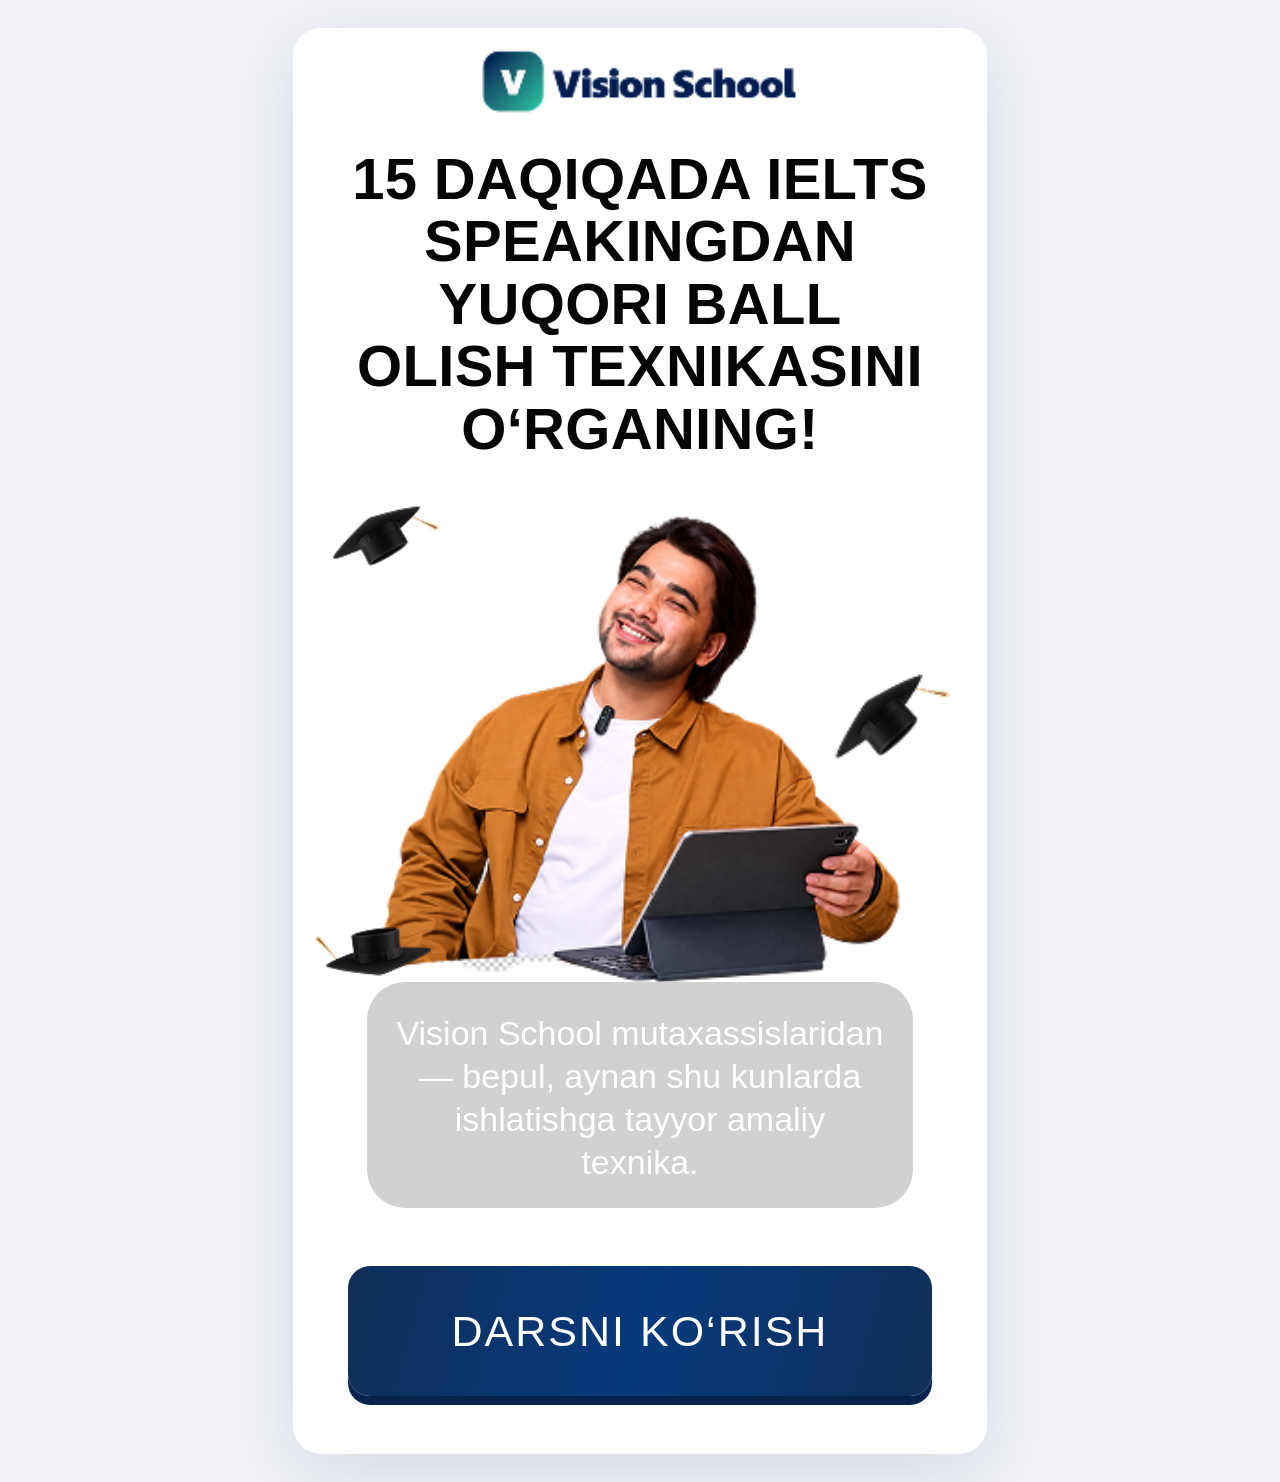
==== index.html @ f9332e4e "Add files via upload" ====
<!doctype html>
<html lang="uz">
<head>
  <meta charset="utf-8">
  <meta name="viewport" content="width=device-width,initial-scale=1,viewport-fit=cover">
  <meta name="description" content="15 daqiqada IELTS Speakingdan yuqori ball olish texnikasi">
  <title>Vision School — IELTS Speaking</title>
  <link rel="icon" type="image/svg+xml" href="data:image/svg+xml,%3Csvg xmlns='http://www.w3.org/2000/svg' viewBox='0 0 64 64'%3E%3Cdefs%3E%3ClinearGradient id='g' x2='1' y2='1'%3E%3Cstop stop-color='%230a2857'/%3E%3Cstop offset='1' stop-color='%2324c8a5'/%3E%3C/linearGradient%3E%3C/defs%3E%3Crect width='64' height='64' rx='16' fill='url(%23g)'/%3E%3Cpath d='M15 17h11l6 25 6-25h11L39 49H25z' fill='white'/%3E%3C/svg%3E">
  <link rel="stylesheet" href="assets/style.css">
</head>
<body>
  <main class="page">
    <img class="logo" src="assets/logo.webp" width="348" height="72" alt="Vision School">

    <h1>15 DAQIQADA IELTS<br>SPEAKINGDAN YUQORI BALL<br>OLISH TEXNIKASINI O‘RGANING!</h1>

    <section class="visual" aria-label="Vision School mutaxassisi">
      <img class="hat hat-one" src="assets/hat-1.webp" alt="" aria-hidden="true">
      <img class="hat hat-two" src="assets/hat-2.webp" alt="" aria-hidden="true">
      <img class="hat hat-three" src="assets/hat-3.webp" alt="" aria-hidden="true">
      <img class="teacher" src="assets/teacher.webp" width="572" height="510" alt="Vision School mutaxassisi kompyuter bilan">
    </section>

    <p class="offer">Vision School mutaxassislaridan<br>— bepul, aynan shu kunlarda<br>ishlatishga tayyor amaliy<br>texnika.</p>

    <button class="cta" type="button" id="openForm">DARSNI KO‘RISH</button>
  </main>

  <dialog id="leadDialog" aria-labelledby="formTitle">
    <form id="leadForm" method="dialog">
      <button class="close" type="button" id="closeForm" aria-label="Yopish">×</button>
      <img class="form-logo" src="assets/logo.webp" alt="Vision School">
      <h2 id="formTitle">Bepul darsni oling</h2>
      <p>Ismingiz va telefon raqamingizni kiriting.</p>

      <label for="name">Ismingiz</label>
      <input id="name" name="name" type="text" autocomplete="name" placeholder="Ismingiz" required minlength="2">

      <label for="phone">Telefon raqamingiz</label>
      <input id="phone" name="phone" type="tel" inputmode="tel" autocomplete="tel" placeholder="+998 90 123 45 67" required minlength="9">

      <button class="submit" id="submitButton" type="submit">DARSNI OLISH</button>
      <p class="status" id="formStatus" role="status" aria-live="polite"></p>
    </form>
  </dialog>

  <script src="assets/config.js"></script>
  <script src="assets/app.js"></script>
</body>
</html>
---- assets/style.css ----
:root{--navy:#06275d;--navy2:#0a3e83;--blue:#29a7dc;--gray:#d3d3d3}
*{box-sizing:border-box}
html{background:#f1f3f7}
body{margin:0;background:#f1f3f7;color:#050505;font-family:Arial,Helvetica,sans-serif}
.page{width:min(100%,694px);min-height:100vh;margin:0 auto;padding:20px 30px 58px;background:#fff;text-align:center;overflow:hidden}
.logo{display:block;width:min(50%,348px);height:auto;margin:0 auto 34px}
h1{margin:0;font-family:Impact,"Arial Narrow",sans-serif;font-size:clamp(38px,7.6vw,58px);font-weight:900;line-height:1.08;letter-spacing:.3px}
.visual{position:relative;height:500px;margin-top:22px}
.teacher{position:absolute;z-index:2;left:50%;bottom:0;width:min(84%,572px);height:auto;transform:translateX(-50%)}
.hat{position:absolute;z-index:3;height:auto;object-fit:contain}
.hat-one{left:1%;top:18px;width:18%}
.hat-two{right:-1%;top:180px;width:23%}
.hat-three{left:-3%;bottom:-20px;width:20%}
.offer{position:relative;z-index:4;width:86%;margin:-1px auto 58px;padding:30px 18px 24px;border-radius:38px;background:rgba(203,203,203,.88);color:#fff;font-size:clamp(25px,4.8vw,34px);line-height:1.27}
.cta,.submit,.telegram{display:flex;width:92%;min-height:130px;margin:0 auto;align-items:center;justify-content:center;border:0;border-radius:22px;background:linear-gradient(105deg,#102e58,#073a7d,#102e58);box-shadow:0 9px 0 #08234b;color:#fff;font-family:Impact,"Arial Narrow",sans-serif;font-size:clamp(30px,5.8vw,43px);letter-spacing:2px;text-decoration:none;cursor:pointer}
.cta:active,.submit:active,.telegram:active{transform:translateY(4px);box-shadow:0 5px 0 #08234b}
dialog{width:min(90%,520px);padding:0;border:0;border-radius:28px;box-shadow:0 26px 80px rgba(0,0,0,.3)}
dialog::backdrop{background:rgba(2,17,42,.72);backdrop-filter:blur(3px)}
dialog form{position:relative;padding:36px 34px;text-align:left}
.close{position:absolute;right:16px;top:10px;border:0;background:transparent;font-size:36px;cursor:pointer}
.form-logo{display:block;width:210px;height:auto;margin:0 auto 24px}
dialog h2{margin:0 0 8px;text-align:center;font-size:32px;color:var(--navy)}
dialog p{margin:0 0 24px;text-align:center;font-size:17px;line-height:1.4}
label{display:block;margin:16px 0 7px;font-weight:700;color:var(--navy)}
input{width:100%;height:58px;border:2px solid #d9dee8;border-radius:14px;padding:0 16px;font-size:18px;outline:none}
input:focus{border-color:var(--navy2);box-shadow:0 0 0 4px rgba(10,62,131,.12)}
.submit{width:100%;min-height:62px;margin-top:24px;border-radius:14px;box-shadow:none;font-size:25px}
.submit:disabled{opacity:.65;cursor:wait}
.status{min-height:24px!important;margin:14px 0 0!important;color:#b42318;font-weight:700}
.thanks{width:min(100%,694px);min-height:100vh;margin:0 auto;padding:80px 32px;background:#fff;text-align:center}
.caps{display:flex;justify-content:space-between;align-items:center;margin:0 20px 90px}
.caps img:first-child{width:125px}.caps img:last-child{width:165px}
.thanks h1{font-size:clamp(52px,10vw,78px)}
.thanks p{margin:72px auto 24px;font-size:clamp(29px,5.5vw,42px);line-height:1.18}
.arrow{height:135px;font-size:92px;font-weight:200;line-height:1.2}
.telegram{min-height:110px;margin-top:15px;background:#28a8de;box-shadow:none;font-size:clamp(28px,5.4vw,40px)}
@media(max-width:520px){
  .page{padding:14px 18px 42px}.logo{width:55%;margin-bottom:24px}h1{font-size:10.1vw}
  .visual{height:73vw;min-height:350px;max-height:500px;margin-top:14px}
  .teacher{width:84%}.hat-one{top:5px}.hat-two{top:31%}.hat-three{bottom:-5px}
  .offer{width:88%;margin-bottom:46px;padding:24px 12px 22px;border-radius:30px;font-size:5.3vw}
  .cta{min-height:95px;border-radius:18px;font-size:8vw}
  .thanks{padding:54px 22px}.caps{margin:0 6px 78px}.caps img:first-child{width:90px}.caps img:last-child{width:125px}
  .thanks h1{font-size:12vw}.thanks p{margin-top:60px;font-size:7vw}.telegram{min-height:92px;font-size:7vw}
}
@media(min-width:900px){body{padding:28px 0}.page,.thanks{border-radius:28px;box-shadow:0 18px 70px rgba(15,39,72,.12)}}
@media(prefers-reduced-motion:no-preference){dialog[open]{animation:pop .22s ease-out}@keyframes pop{from{opacity:0;transform:scale(.96)}to{opacity:1;transform:scale(1)}}}
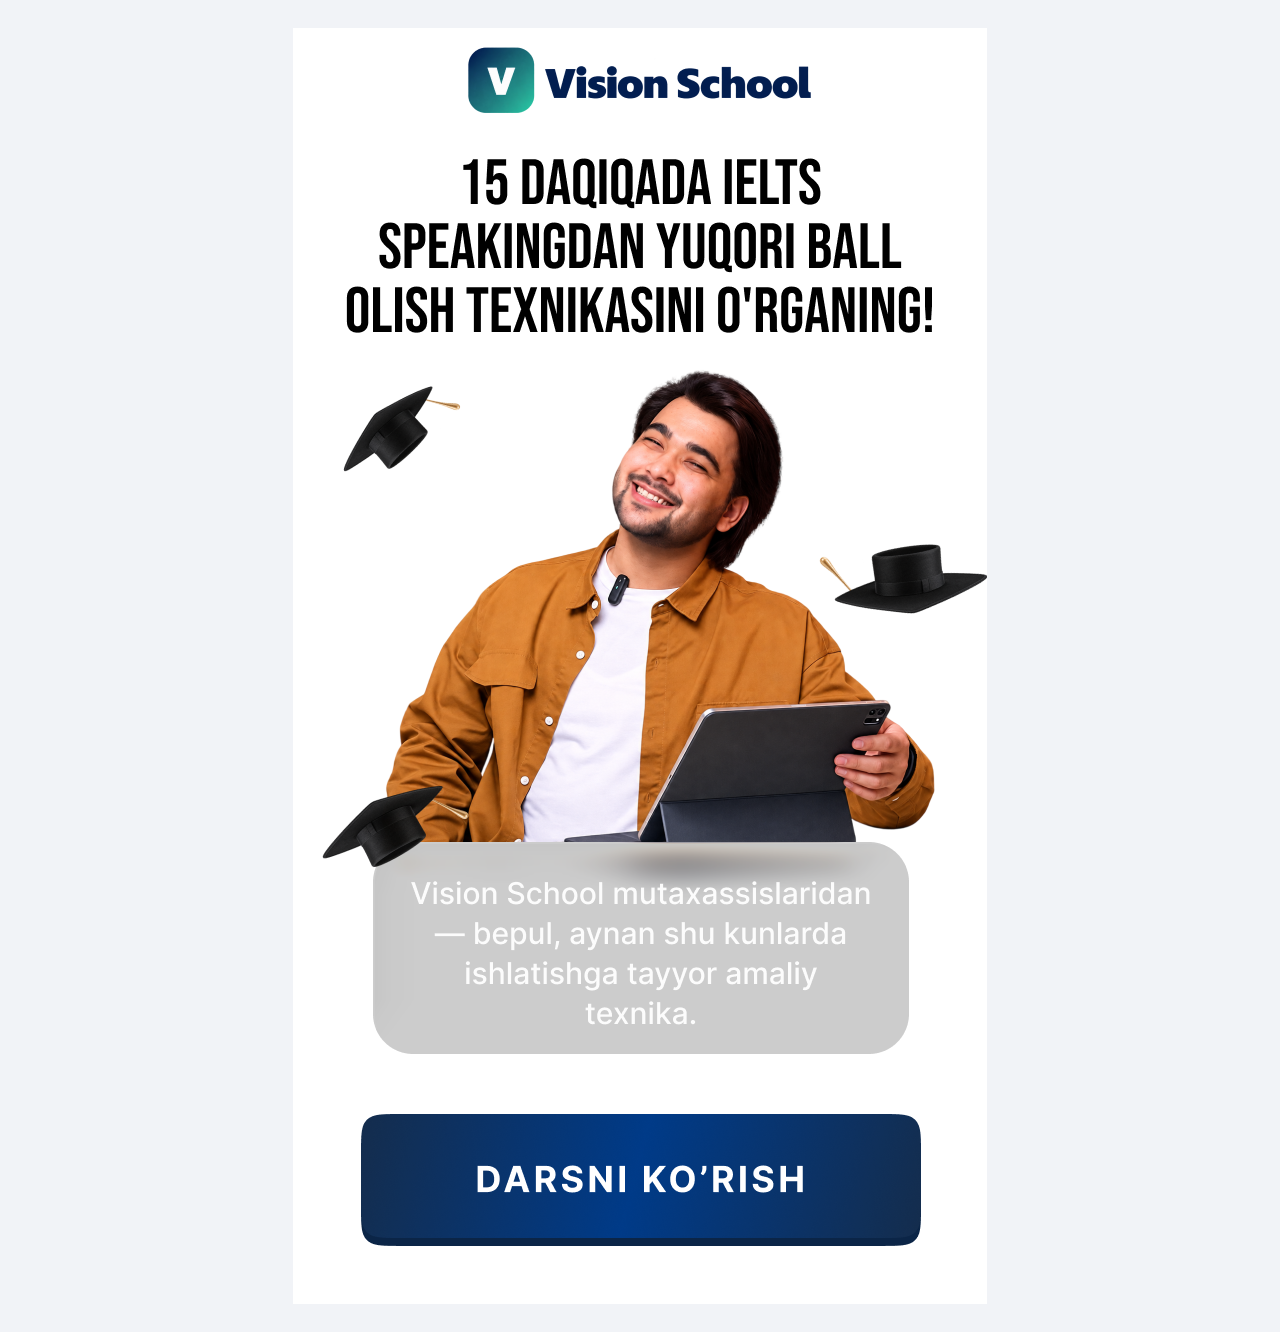
==== commit bc13eae9: "Add files via upload" ====
--- a/index.html
+++ b/index.html
@@ -9,21 +9,9 @@
   <link rel="stylesheet" href="assets/style.css">
 </head>
 <body>
-  <main class="page">
-    <img class="logo" src="assets/logo.webp" width="348" height="72" alt="Vision School">
-
-    <h1>15 DAQIQADA IELTS<br>SPEAKINGDAN YUQORI BALL<br>OLISH TEXNIKASINI O‘RGANING!</h1>
-
-    <section class="visual" aria-label="Vision School mutaxassisi">
-      <img class="hat hat-one" src="assets/hat-1.webp" alt="" aria-hidden="true">
-      <img class="hat hat-two" src="assets/hat-2.webp" alt="" aria-hidden="true">
-      <img class="hat hat-three" src="assets/hat-3.webp" alt="" aria-hidden="true">
-      <img class="teacher" src="assets/teacher.webp" width="572" height="510" alt="Vision School mutaxassisi kompyuter bilan">
-    </section>
-
-    <p class="offer">Vision School mutaxassislaridan<br>— bepul, aynan shu kunlarda<br>ishlatishga tayyor amaliy<br>texnika.</p>
-
-    <button class="cta" type="button" id="openForm">DARSNI KO‘RISH</button>
+  <main class="design-shell">
+    <img class="design-image" src="assets/vision-design.png" width="694" height="1276" alt="Vision School — 15 daqiqada IELTS Speakingdan yuqori ball olish texnikasi">
+    <button class="design-hotspot" type="button" id="openForm" aria-label="Darsni ko‘rish va ro‘yxatdan o‘tish"></button>
   </main>
 
   <dialog id="leadDialog" aria-labelledby="formTitle">
--- a/assets/style.css
+++ b/assets/style.css
@@ -2,19 +2,24 @@
 *{box-sizing:border-box}
 html{background:#f1f3f7}
 body{margin:0;background:#f1f3f7;color:#050505;font-family:Arial,Helvetica,sans-serif}
+.design-shell{position:relative;width:min(100%,694px);margin:0 auto;background:#fff;line-height:0}
+.design-image{display:block;width:100%;height:auto}
+.design-hotspot{position:absolute;z-index:5;left:9.8%;top:85.1%;width:80.5%;height:10.4%;border:0;border-radius:22px;background:transparent;cursor:pointer}
+.design-hotspot:focus-visible,.telegram-hotspot:focus-visible{outline:5px solid #2aa8dc;outline-offset:5px}
+.telegram-hotspot{position:absolute;z-index:5;left:14.4%;top:60.2%;width:71.5%;height:8.7%;border-radius:22px}
 .page{width:min(100%,694px);min-height:100vh;margin:0 auto;padding:20px 30px 58px;background:#fff;text-align:center;overflow:hidden}
 .logo{display:block;width:min(50%,348px);height:auto;margin:0 auto 34px}
-h1{margin:0;font-family:Impact,"Arial Narrow",sans-serif;font-size:clamp(38px,7.6vw,58px);font-weight:900;line-height:1.08;letter-spacing:.3px}
-.visual{position:relative;height:500px;margin-top:22px}
-.teacher{position:absolute;z-index:2;left:50%;bottom:0;width:min(84%,572px);height:auto;transform:translateX(-50%)}
+h1{margin:0;font-family:Impact,"Arial Narrow",sans-serif;font-size:clamp(28px,6.35vw,44px);font-weight:900;line-height:1.08;letter-spacing:.15px;white-space:nowrap}
+.visual{position:relative;height:490px;margin-top:12px}
+.teacher{position:absolute;z-index:2;left:50%;bottom:0;width:min(96%,600px);height:auto;transform:translateX(-50%)}
 .hat{position:absolute;z-index:3;height:auto;object-fit:contain}
-.hat-one{left:1%;top:18px;width:18%}
-.hat-two{right:-1%;top:180px;width:23%}
-.hat-three{left:-3%;bottom:-20px;width:20%}
-.offer{position:relative;z-index:4;width:86%;margin:-1px auto 58px;padding:30px 18px 24px;border-radius:38px;background:rgba(203,203,203,.88);color:#fff;font-size:clamp(25px,4.8vw,34px);line-height:1.27}
+.hat-one{left:1%;top:18px;width:16%}
+.hat-two{right:-1%;top:205px;width:20%}
+.hat-three{left:-3%;bottom:-5px;width:18%}
+.offer{position:relative;z-index:4;width:86%;margin:-2px auto 58px;padding:30px 18px 24px;border-radius:38px;background:rgba(203,203,203,.88);color:#fff;font-size:clamp(25px,4.8vw,34px);line-height:1.27}
 .cta,.submit,.telegram{display:flex;width:92%;min-height:130px;margin:0 auto;align-items:center;justify-content:center;border:0;border-radius:22px;background:linear-gradient(105deg,#102e58,#073a7d,#102e58);box-shadow:0 9px 0 #08234b;color:#fff;font-family:Impact,"Arial Narrow",sans-serif;font-size:clamp(30px,5.8vw,43px);letter-spacing:2px;text-decoration:none;cursor:pointer}
 .cta:active,.submit:active,.telegram:active{transform:translateY(4px);box-shadow:0 5px 0 #08234b}
-dialog{width:min(90%,520px);padding:0;border:0;border-radius:28px;box-shadow:0 26px 80px rgba(0,0,0,.3)}
+dialog{width:min(90%,520px);padding:0;border:0;border-radius:28px;box-shadow:0 26px 80px rgba(0,0,0,.3);line-height:normal}
 dialog::backdrop{background:rgba(2,17,42,.72);backdrop-filter:blur(3px)}
 dialog form{position:relative;padding:36px 34px;text-align:left}
 .close{position:absolute;right:16px;top:10px;border:0;background:transparent;font-size:36px;cursor:pointer}
@@ -35,9 +40,9 @@
 .arrow{height:135px;font-size:92px;font-weight:200;line-height:1.2}
 .telegram{min-height:110px;margin-top:15px;background:#28a8de;box-shadow:none;font-size:clamp(28px,5.4vw,40px)}
 @media(max-width:520px){
-  .page{padding:14px 18px 42px}.logo{width:55%;margin-bottom:24px}h1{font-size:10.1vw}
-  .visual{height:73vw;min-height:350px;max-height:500px;margin-top:14px}
-  .teacher{width:84%}.hat-one{top:5px}.hat-two{top:31%}.hat-three{bottom:-5px}
+  .page{padding:14px 18px 42px}.logo{width:55%;margin-bottom:24px}h1{font-size:6.35vw}
+  .visual{height:69vw;min-height:300px;max-height:360px;margin-top:6px}
+  .teacher{width:96%}.hat-one{top:5px}.hat-two{top:42%}.hat-three{bottom:-2px}
   .offer{width:88%;margin-bottom:46px;padding:24px 12px 22px;border-radius:30px;font-size:5.3vw}
   .cta{min-height:95px;border-radius:18px;font-size:8vw}
   .thanks{padding:54px 22px}.caps{margin:0 6px 78px}.caps img:first-child{width:90px}.caps img:last-child{width:125px}
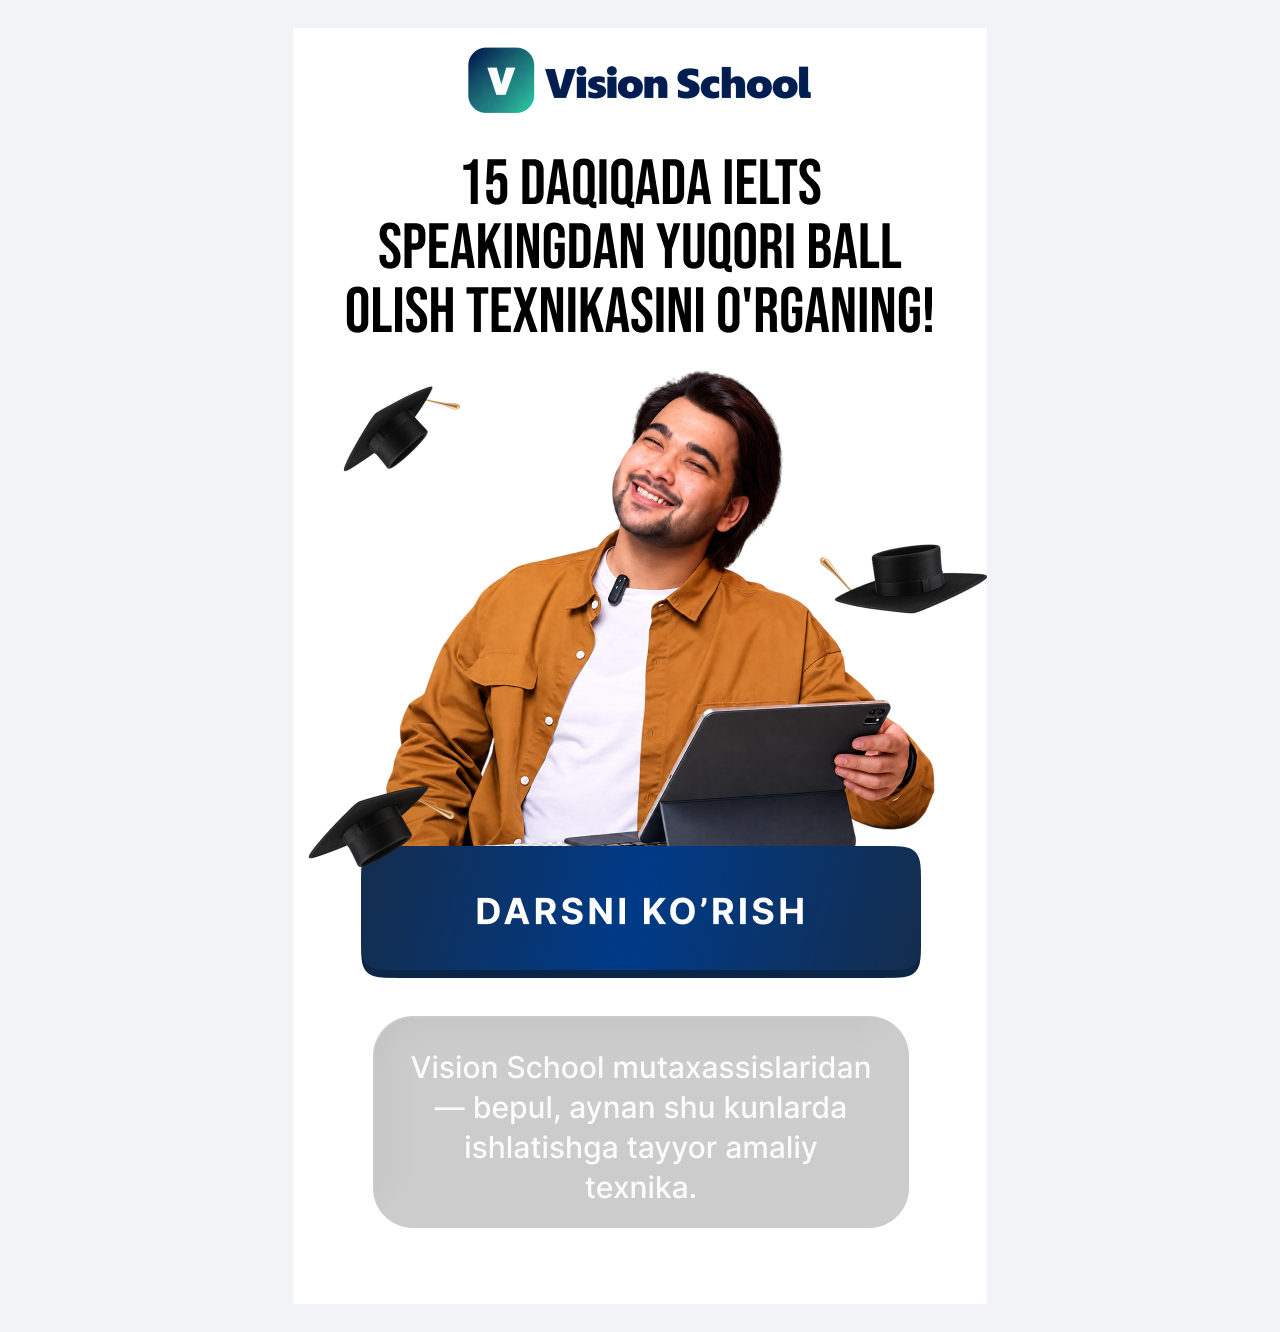
==== commit 094ee6ed: "Add files via upload" ====
--- a/index.html
+++ b/index.html
@@ -6,11 +6,11 @@
   <meta name="description" content="15 daqiqada IELTS Speakingdan yuqori ball olish texnikasi">
   <title>Vision School — IELTS Speaking</title>
   <link rel="icon" type="image/svg+xml" href="data:image/svg+xml,%3Csvg xmlns='http://www.w3.org/2000/svg' viewBox='0 0 64 64'%3E%3Cdefs%3E%3ClinearGradient id='g' x2='1' y2='1'%3E%3Cstop stop-color='%230a2857'/%3E%3Cstop offset='1' stop-color='%2324c8a5'/%3E%3C/linearGradient%3E%3C/defs%3E%3Crect width='64' height='64' rx='16' fill='url(%23g)'/%3E%3Cpath d='M15 17h11l6 25 6-25h11L39 49H25z' fill='white'/%3E%3C/svg%3E">
-  <link rel="stylesheet" href="assets/style.css">
+  <link rel="stylesheet" href="assets/style.css?v=4">
 </head>
 <body>
   <main class="design-shell">
-    <img class="design-image" src="assets/vision-design.png" width="694" height="1276" alt="Vision School — 15 daqiqada IELTS Speakingdan yuqori ball olish texnikasi">
+    <img class="design-image" src="assets/vision-design.png?v=6" width="694" height="1276" alt="Vision School — 15 daqiqada IELTS Speakingdan yuqori ball olish texnikasi">
     <button class="design-hotspot" type="button" id="openForm" aria-label="Darsni ko‘rish va ro‘yxatdan o‘tish"></button>
   </main>
 
@@ -32,7 +32,7 @@
     </form>
   </dialog>
 
-  <script src="assets/config.js"></script>
-  <script src="assets/app.js"></script>
+  <script src="assets/config.js?v=5"></script>
+  <script src="assets/app.js?v=4"></script>
 </body>
 </html>
--- a/assets/style.css
+++ b/assets/style.css
@@ -3,8 +3,8 @@
 html{background:#f1f3f7}
 body{margin:0;background:#f1f3f7;color:#050505;font-family:Arial,Helvetica,sans-serif}
 .design-shell{position:relative;width:min(100%,694px);margin:0 auto;background:#fff;line-height:0}
-.design-image{display:block;width:100%;height:auto}
-.design-hotspot{position:absolute;z-index:5;left:9.8%;top:85.1%;width:80.5%;height:10.4%;border:0;border-radius:22px;background:transparent;cursor:pointer}
+.design-image{display:block;width:100%!important;max-width:100%;height:auto;object-fit:contain}
+.design-hotspot{position:absolute;z-index:5;left:9.8%;top:64.1%;width:80.5%;height:10.4%;border:0;border-radius:22px;background:transparent;cursor:pointer}
 .design-hotspot:focus-visible,.telegram-hotspot:focus-visible{outline:5px solid #2aa8dc;outline-offset:5px}
 .telegram-hotspot{position:absolute;z-index:5;left:14.4%;top:60.2%;width:71.5%;height:8.7%;border-radius:22px}
 .page{width:min(100%,694px);min-height:100vh;margin:0 auto;padding:20px 30px 58px;background:#fff;text-align:center;overflow:hidden}
